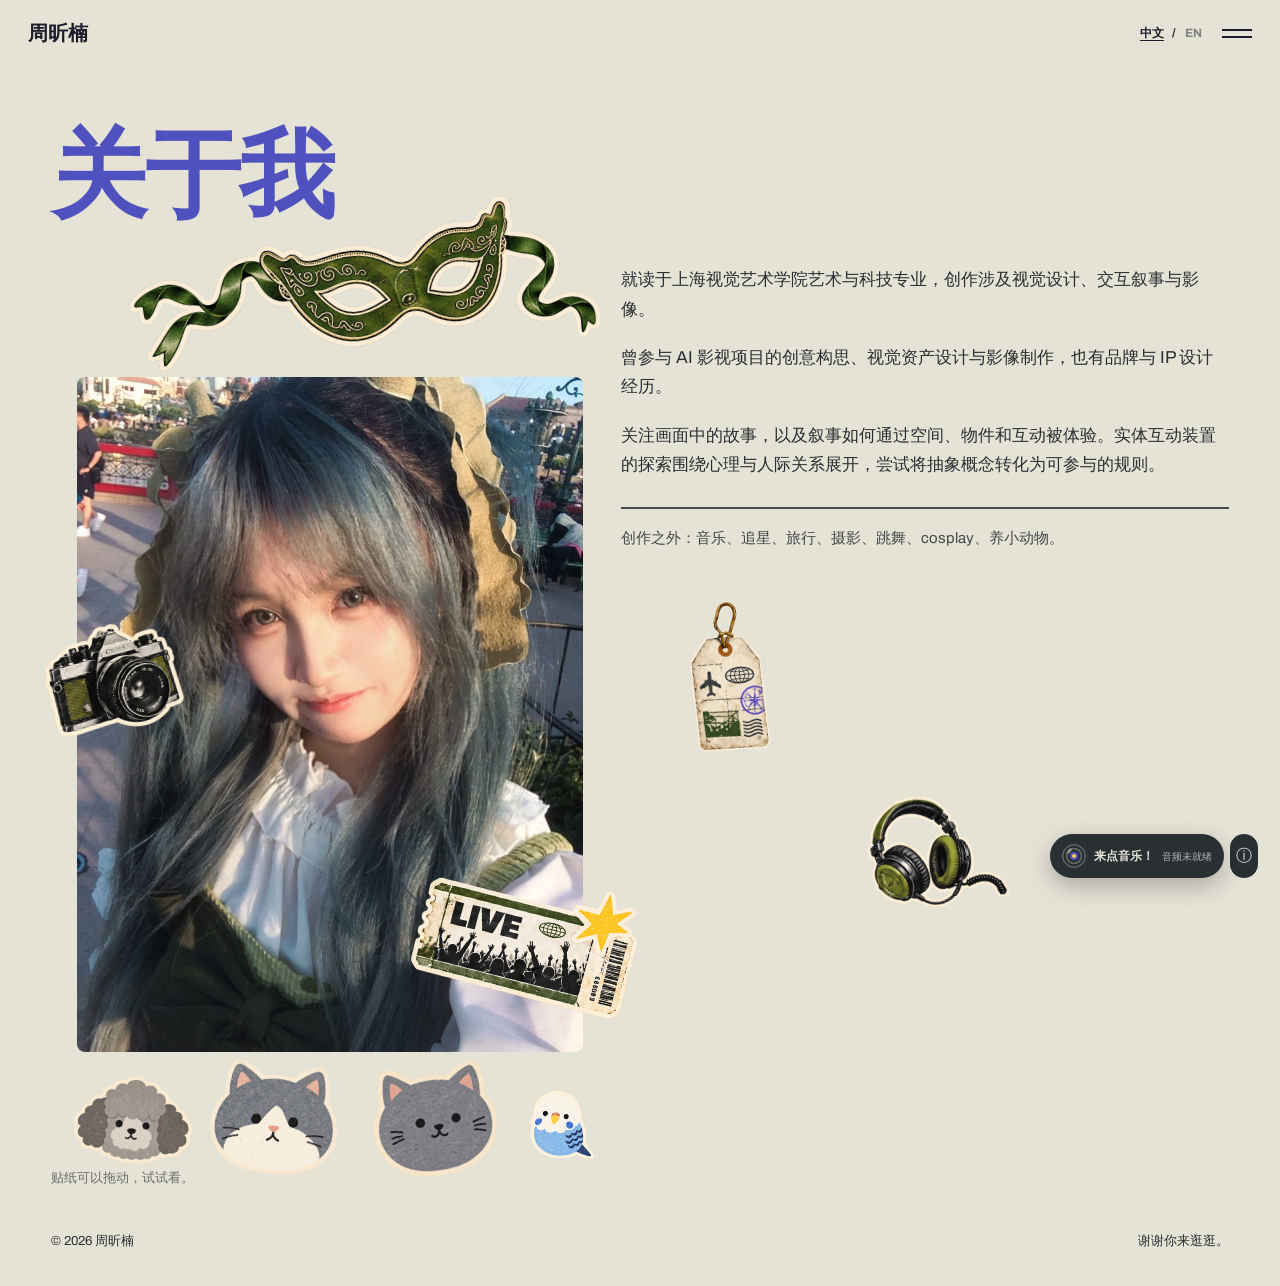
==== about.html @ f3232ff4 "Use fan banner previews and JA award photo as main images" ====
<!DOCTYPE html>
<html lang="zh-CN">
<head>
  <meta charset="UTF-8">
  <meta name="viewport" content="width=device-width, initial-scale=1.0">
  <title>周昕楠 · 关于我</title>
  <link rel="stylesheet" href="assets/css/main.css?v=20261011-caijin-preview-music">
</head>
<body>
  <main id="page" class="page page-about"></main>

  <script src="assets/vendor/gsap.min.js"></script>
  <script src="assets/vendor/ScrollTrigger.min.js"></script>
  <script src="assets/vendor/lenis.min.js"></script>
  <script src="assets/data/site.js?v=20261011-caijin-preview-music"></script>
  <script src="assets/data/i18n.js?v=20261011-caijin-preview-music"></script>
  <script src="assets/data/categories.js?v=20261011-motion-name"></script>
  <script src="assets/data/projects.js?v=20261011-selected-previews"></script>
  <script src="assets/data/decorations.js?v=20261011-approved-layout"></script>
  <script src="assets/js/page-about.js?v=20261011-approved-layout"></script>
  <script src="assets/js/core.js?v=20261011-caijin-preview-music"></script>
</body>
</html>
---- assets/css/main.css ----
/* ==========================================================================
   周昕楠作品集 — 主样式
   视觉基准复刻自参考站的版式/交互结构（奶油底 + 紫 + 黑 + 录像带脊），
   字体以免费可变字体 Archivo 替代商业字体 Transducer Vf。
   ========================================================================== */

@font-face {
  font-family: "ArchivoVar";
  src: url("../fonts/archivo-var.woff2") format("woff2");
  font-weight: 100 900;
  font-stretch: 62% 125%;
  font-style: normal;
  font-display: swap;
}

:root {
  --cream:   #e5e2d6;
  --cream-2: #dedacd;
  --purple:  #4f52be;
  --black:   #292f33;
  --charcoal:#23272a;
  --yellow:  #f2d14e;   /* 可播放/展开的录像带脊 */
  --magenta: #e8447f;   /* 在制 ongoing */
  --red:     #d9482b;
  --pink:    #f2a0b5;
  --orange:  #e8843c;

  --tape-h: 62vh;
  --spine-w: calc(var(--tape-h) / 5.4);
  --radius: 6px;

  --font-display: "ArchivoVar", "Helvetica Neue", Arial,
                  "PingFang SC", "Hiragino Sans GB", "Microsoft YaHei", sans-serif;
  --font-body: "ArchivoVar", "Helvetica Neue", Arial,
               "PingFang SC", "Hiragino Sans GB", "Microsoft YaHei", sans-serif;

  --ease: cubic-bezier(.22, 1, .36, 1);
}

* { margin: 0; padding: 0; box-sizing: border-box; }

html { -webkit-text-size-adjust: 100%; }

body {
  background: var(--cream);
  color: var(--black);
  font-family: var(--font-body);
  font-size: 16px;
  line-height: 1.5;
  overflow-x: hidden;
}

img, video { display: block; max-width: 100%; }
a { color: inherit; text-decoration: none; }
button { font: inherit; color: inherit; background: none; border: 0; cursor: pointer; }

::selection { background: var(--purple); color: var(--cream); }

/* 显示字：拉丁用可变字重/字宽，中文回退系统黑体 */
.display {
  font-family: var(--font-display);
  font-weight: 800;
  font-stretch: 112%;
  letter-spacing: -0.02em;
  text-transform: uppercase;
  line-height: .92;
}

/* --------------------------------------------------------------------------
   自定义光标
   -------------------------------------------------------------------------- */
/* Native PNG cursors use image-specific hotspots; no trailing dot or ring. */
body.has-cursor { cursor: var(--cursor-arrow, auto); }
body.has-cursor a, body.has-cursor button, body.has-cursor [role="button"],
body.has-cursor [data-cursor="tape"], body.has-cursor [data-cursor="zoom"],
body.has-cursor .video-progress { cursor: var(--cursor-pointer, pointer); }
body.has-cursor .video-play:not(.is-playing), body.has-cursor [data-cursor="play"] {
  cursor: var(--cursor-play, pointer);
}
/* Keep the existing OPEN / View image hints as text beside the native pointer. */
.cursor-glyph {
  position: fixed; z-index: 9999; pointer-events: none;
  padding: 5px 8px; border-radius: 4px; background: var(--purple); color: var(--cream);
  font-size: 11px; font-weight: 700; white-space: nowrap;
}
.cursor-glyph[hidden] { display: none; }
@media (hover: none), (pointer: coarse), (prefers-reduced-motion: reduce) {
  .cursor-glyph { display: none; }
  body.has-cursor { cursor: auto; }
  body.has-cursor a, body.has-cursor button, body.has-cursor [role="button"],
  body.has-cursor [data-cursor], body.has-cursor .video-progress { cursor: pointer; }
}

/* --------------------------------------------------------------------------
   顶栏
   -------------------------------------------------------------------------- */
.topbar {
  position: fixed; inset: 0 0 auto 0; z-index: 2000;
  display: flex; align-items: center; justify-content: space-between;
  padding: 18px 28px;
  mix-blend-mode: difference;
  color: #fff;
}
.topbar .brand {
  font-family: var(--font-display);
  font-weight: 800; font-stretch: 112%;
  font-size: 20px; letter-spacing: -0.01em; text-transform: uppercase;
}
.topbar .topbar-right { display: flex; align-items: center; gap: 18px; }

.lang-toggle {
  display: flex; align-items: center; gap: 6px;
  font-size: 12px; font-weight: 700; letter-spacing: .08em;
}
.lang-toggle button { opacity: .5; padding: 2px 2px; }
.lang-toggle button.is-active { opacity: 1; text-decoration: underline; text-underline-offset: 3px; }

.menu-btn {
  display: flex; flex-direction: column; gap: 5px; padding: 6px 0;
}
.menu-btn span {
  display: block; width: 30px; height: 2px; background: currentColor;
  transition: transform .3s var(--ease);
}
.menu-btn:hover span:first-child { transform: translateX(4px); }

/* --------------------------------------------------------------------------
   全屏菜单（自底部滑入 + 梯形缺口顶 + 左侧竖条纹 + 贴纸错峰弹入）
   -------------------------------------------------------------------------- */
.menu {
  position: fixed; inset: 0; z-index: 3000;
  pointer-events: none;
  visibility: hidden;
}
.menu.is-open { pointer-events: auto; visibility: visible; }

.menu-panel {
  position: absolute; inset: 0;
  background: var(--purple);
  color: var(--cream);
  transform: translateY(102%);
  clip-path: polygon(0 34px, 7vw 0, 93vw 0, 100% 34px, 100% 100%, 0 100%);
  display: flex;
  overflow: hidden;
}
.menu.is-open .menu-panel { transform: translateY(0); }

.menu-stripes {
  position: absolute; left: 0; top: 0; bottom: 0; width: 2.4vw; min-width: 18px;
  display: flex;
}
.menu-stripes i { flex: 1; }
.menu-stripes i:nth-child(1) { background: var(--cream); }
.menu-stripes i:nth-child(2) { background: var(--yellow); }
.menu-stripes i:nth-child(3) { background: var(--red); }
.menu-stripes i:nth-child(4) { background: var(--pink); }

.menu-close {
  position: absolute; top: 26px; right: 30px; z-index: 5;
  width: 46px; height: 46px; display: grid; place-items: center;
  color: var(--cream);
}
.menu-close::before, .menu-close::after {
  content: ""; position: absolute; width: 30px; height: 2.5px; background: currentColor;
}
.menu-close::before { transform: rotate(45deg); }
.menu-close::after  { transform: rotate(-45deg); }
.menu-close:hover { transform: rotate(90deg); }
.menu-close { transition: transform .35s var(--ease); }

.menu-nav {
  position: relative; z-index: 4;
  margin: auto 0;
  padding: 12vh 10vw 10vh 8vw;
  display: flex; flex-direction: column; gap: 1.2vh;
}
.menu-nav a {
  font-family: var(--font-display);
  font-weight: 800; font-stretch: 112%;
  font-size: clamp(40px, 8.5vw, 108px);
  line-height: .95; letter-spacing: -0.02em; text-transform: uppercase;
  color: var(--cream);
  width: fit-content;
  transition: opacity .25s, color .25s, font-style .25s;
}
.menu-nav a:hover { color: var(--yellow); }
.menu-nav a.is-current { font-style: italic; opacity: .45; }
.menu.is-open .menu-nav a:hover ~ a, .menu-nav a.is-dim { opacity: .45; }

.menu-meta {
  position: absolute; left: 8vw; bottom: 5vh; z-index: 4;
  font-size: 12px; letter-spacing: .1em; text-transform: uppercase; opacity: .8;
}

.menu-sticker {
  position: absolute; z-index: 3; pointer-events: none;
  transform: scale(0) rotate(0deg);
  opacity: 0;
}
.menu-sticker img, .menu-sticker svg { width: 100%; height: auto; }

/* --------------------------------------------------------------------------
   页面转场幕布
   -------------------------------------------------------------------------- */
.transition-curtain {
  position: fixed; inset: 0; z-index: 4000; pointer-events: none;
  display: flex;
}
.transition-curtain i {
  flex: 1; background: var(--black);
  transform: scaleY(0); transform-origin: bottom;
}
.transition-curtain i:nth-child(2) { background: var(--purple); }
.transition-curtain i:nth-child(3) { background: var(--yellow); }
.transition-curtain i:nth-child(4) { background: var(--magenta); }
.transition-curtain i:nth-child(5) { background: var(--black); }

/* --------------------------------------------------------------------------
   通用页面容器
   -------------------------------------------------------------------------- */
.page { min-height: 100vh; padding-top: 96px; }
.container { width: min(1400px, 92vw); margin: 0 auto; }

.section-label {
  font-size: 12px; font-weight: 700; letter-spacing: .18em; text-transform: uppercase;
  color: var(--purple);
  display: flex; align-items: center; gap: 10px;
}
.section-label::after { content: ""; height: 1px; flex: 1; background: currentColor; opacity: .4; }

/* --------------------------------------------------------------------------
   作品页：筛选 pills
   -------------------------------------------------------------------------- */
.filter-bar {
  display: flex; flex-wrap: wrap; gap: 10px; align-items: center;
  padding: 8px 0 26px;
}
.filter-pill {
  border: 2px solid var(--black); border-radius: 4px;
  padding: 6px 14px;
  font-size: 13px; font-weight: 700; letter-spacing: .04em;
  transition: background-color .2s, color .2s, border-color .2s;
}
.filter-pill sup { font-size: 9px; margin-left: 4px; opacity: .7; }
.filter-pill:hover { border-color: var(--purple); color: var(--purple); }
.filter-pill.is-active { background: var(--black); color: var(--cream); border-color: var(--black); }

/* --------------------------------------------------------------------------
   作品页：VHS 录像带行（横向手风琴）
   -------------------------------------------------------------------------- */
.vhs-row {
  display: flex; align-items: flex-end; gap: 10px;
  padding: 4vh 0 8vh;
  min-height: calc(var(--tape-h) + 6vh);
}

.tape {
  position: relative;
  flex: 0 1 auto;
  min-width: 44px;
  width: var(--spine-w);
  height: var(--tape-h);
  border-radius: var(--radius);
  background: var(--black);
  color: var(--cream);
  overflow: visible; /* 桌面悬停预览位于带体外；面板单独约束溢出 */
  transition: width .65s var(--ease), margin-top .3s var(--ease), opacity .4s;
  will-change: width;
}
.tape:hover { margin-top: -2vh; z-index: 300; }
.tape.is-open { width: min(80vw, 1180px); margin-top: 0; z-index: 320; flex-shrink: 0; }
.vhs-row.has-open .tape:not(.is-open) { width: calc(var(--spine-w) * .72); opacity: .55; }

/* 作品书签保留实际宽度，只在本列表内部溢出；首页保持原有排列。 */
.page-work .vhs-row { overflow-x: auto; overflow-y: hidden; scroll-behavior: auto; scrollbar-width: thin; }
.page-work .tape { flex: 0 0 auto; min-width: 72px; }
.page-work .tape-preview { display: none; }
.work-tape-preview {
  position: fixed; width: 200px; height: 128px; z-index: 400;
  border-radius: 4px; overflow: hidden; pointer-events: none;
  box-shadow: 0 12px 30px rgba(0,0,0,.25);
  opacity: 0; visibility: hidden; transform: translateY(8px) scale(.9);
  transition: opacity .25s var(--ease), transform .25s var(--ease), visibility .25s;
}
.work-tape-preview.is-visible { opacity: 1; visibility: visible; transform: none; }
.work-tape-preview img { width: 100%; height: 100%; object-fit: contain; background: var(--cream-2); }

/* 脊背（竖排标题） */
.tape-spine {
  position: absolute; inset: 0 auto 0 0;
  width: var(--spine-w);
  max-width: 100%;
  background: var(--black);
  border-radius: var(--radius);
  display: flex; align-items: center; justify-content: center;
  transition: background-color .3s;
  z-index: 3;
}
.tape-spine .spine-title {
  writing-mode: vertical-rl;
  font-family: var(--font-display);
  font-weight: 700; font-stretch: 105%;
  font-size: clamp(13px, 1.5vh, 18px);
  letter-spacing: .06em;
  white-space: nowrap;
  max-height: 92%;
  overflow: hidden;
}
.tape:hover .tape-spine, .tape.is-open .tape-spine { background: var(--yellow); color: var(--black); }
.tape[data-status="ongoing"] .tape-spine { background: var(--magenta); color: var(--cream); }
.tape[data-status="ongoing"]:hover .tape-spine,
.tape[data-status="ongoing"].is-open .tape-spine { background: var(--yellow); color: var(--black); }

/* 悬停浮动预览（脊背上方） */
.tape-preview {
  position: absolute; bottom: calc(100% + 12px); left: 50%;
  width: 200px; height: 128px;
  transform: translate(-50%, 8px) scale(.9);
  opacity: 0; pointer-events: none;
  border-radius: 4px; overflow: hidden;
  box-shadow: 0 12px 30px rgba(0,0,0,.25);
  transition: opacity .25s var(--ease), transform .25s var(--ease);
  z-index: 400;
}
.tape-preview img { width: 100%; height: 100%; object-fit: contain; background: var(--cream-2); }
.tape:hover:not(.is-open) .tape-preview { opacity: 1; transform: translate(-50%, 0) scale(1); }

/* 展开面板：左脊 + 中媒体 + 右信息列 */
.tape-face {
  position: absolute; inset: 0 0 0 var(--spine-w);
  display: grid;
  grid-template-columns: minmax(0, 1fr) 320px;
  grid-template-rows: minmax(0, 1fr);
  min-height: 0; overflow: hidden; border-radius: var(--radius);
  gap: 22px;
  padding: 20px 22px;
  background: var(--cream-2);
  color: var(--black);
  opacity: 0;
  transform: translateX(24px);
  transition: opacity .4s .15s var(--ease), transform .5s .15s var(--ease);
  pointer-events: none;
}
.tape.is-open .tape-face { opacity: 1; transform: none; pointer-events: auto; }

.tape-media {
  position: relative; min-width: 0; min-height: 0;
  display: grid; grid-template-rows: minmax(0, 1fr) auto; gap: 8px;
}
.tape-media .media-frame {
  position: relative; width: 100%; height: 100%; min-height: 0; min-width: 0;
  background: var(--black); border-radius: 4px; overflow: hidden;
}
.tape-media img, .tape-media video {
  position: absolute; inset: 0; display: block;
  width: 100%; height: 100%; max-width: 100%; max-height: 100%;
  object-fit: contain;
}
.tape-media img { cursor: zoom-in; }
.media-nav { display: flex; justify-content: space-between; align-items: center; gap: 8px; }
.media-nav button { padding: 8px 10px; min-height: 44px; border: 1px solid var(--black); border-radius: 4px; font-size: 12px; }
.media-count { font-size: 12px; white-space: nowrap; font-variant-numeric: tabular-nums; }
.media-nav button:disabled { opacity: .35; }
.tape-media .media-frame.is-video video { width: 100%; height: 100%; object-fit: contain; }

/* 视频控制：紫色圆形播放/暂停 + 进度 */
.video-ui {
  position: absolute; inset: auto 0 0 0; padding: 12px 14px;
  display: flex; align-items: center; gap: 12px;
  background: linear-gradient(to top, rgba(0,0,0,.55), transparent);
}
.video-play {
  width: 46px; height: 46px; border-radius: 50%;
  background: var(--purple); color: var(--cream);
  display: grid; place-items: center; flex: 0 0 auto;
  transition: transform .2s;
}
.video-play:hover { transform: scale(1.08); }
.video-play .icon-pause { display: none; }
.video-play.is-playing .icon-play { display: none; }
.video-play.is-playing .icon-pause { display: block; }
.video-progress { position: relative; flex: 1; height: 4px; background: rgba(255,255,255,.3); border-radius: 2px; }
.video-progress i { position: absolute; inset: 0 auto 0 0; width: 0%; background: var(--yellow); border-radius: 2px; }

/* 放大查看按钮 */
.zoom-btn {
  position: absolute; top: 10px; left: 10px;
  min-height: 44px; padding: 8px 12px; border-radius: 4px;
  background: rgba(0,0,0,.5); color: var(--cream);
  display: grid; place-items: center; font-size: 12px; font-weight: 700;
}
.zoom-btn:hover { background: var(--purple); }

/* 右信息列 */
.tape-info { display: flex; flex-direction: column; gap: 10px; min-width: 0; min-height: 0; overflow: auto; padding-right: 4px; }
.tape-info > * { flex-shrink: 0; }
.tape-info .info-year { font-size: 12px; letter-spacing: .12em; color: var(--purple); font-weight: 700; }
.tape-info .info-type { font-size: 11px; letter-spacing: .1em; text-transform: uppercase; opacity: .7; }
.tape-info .info-title {
  font-family: var(--font-display); font-weight: 800; font-stretch: 110%;
  font-size: clamp(20px, 2.4vw, 30px); line-height: 1.02; letter-spacing: -0.01em;
}
.tape-info .info-role { font-size: 13px; opacity: .85; }
.info-production { align-self: flex-start; border: 1px solid var(--black); border-radius: 4px; padding: 4px 8px; font-size: 12px; font-weight: 700; }
.tape-info .info-desc { font-size: 13px; line-height: 1.55; opacity: .9; }
.tape-info .info-nature { font-size: 11px; letter-spacing: .04em; opacity: .6; font-style: italic; }

.tape-stills {
  position: relative; display: grid; grid-template-columns: repeat(4, minmax(0, 1fr));
  gap: 6px; margin-top: auto; flex: 0 0 auto; max-height: 180px;
  overflow-y: auto; overscroll-behavior: contain; scrollbar-width: thin;
}
.tape-stills button {
  aspect-ratio: 4 / 3; min-height: 44px; border-radius: 3px; overflow: hidden; padding: 0;
  border: 2px solid transparent; opacity: .75; transition: opacity .2s, border-color .2s;
}
.tape-stills button img { width: 100%; height: 100%; object-fit: contain; background: var(--cream-2); }
.tape-stills button:hover { opacity: 1; }
.tape-stills button.is-active { opacity: 1; border-color: var(--purple); }

.tape-links { display: flex; flex-wrap: wrap; gap: 8px; }
.tape-links a {
  border: 2px solid var(--black); border-radius: 4px; padding: 5px 12px;
  font-size: 12px; font-weight: 700;
  transition: background-color .2s, color .2s;
}
.tape-links a:hover { background: var(--black); color: var(--cream); }

.tape-close {
  position: absolute; top: 12px; right: 12px; z-index: 6;
  width: 36px; height: 36px; border-radius: 50%;
  background: var(--black); color: var(--cream);
  display: grid; place-items: center; font-size: 16px;
}
.tape-close:hover { background: var(--purple); }

/* 大图查看器：独立可用高度；整张适配后再缩放，不依赖图片撑开布局。 */
body.viewer-open { overflow: hidden; }
.lightbox {
  position: fixed; inset: 0; z-index: 5000;
  width: 100%; height: 100%; height: 100dvh; max-width: none; max-height: none;
  border: 0; margin: 0; padding: 0; background: #171a1c; color: var(--cream);
  display: none; grid-template-rows: auto minmax(0, 1fr) auto; overflow: hidden;
}
.lightbox[open] { display: grid; }
.lightbox::backdrop { background: rgba(20,22,24,.95); }
.lb-toolbar { display: flex; justify-content: space-between; flex-wrap: wrap; gap: 8px 20px; padding: 12px 16px; background: var(--black); }
.lb-navigation, .lb-tools { display: flex; align-items: center; gap: 8px; }
.lightbox button { min-width: 44px; min-height: 44px; padding: 8px 12px; border: 1px solid #777; border-radius: 4px; }
.lightbox button:hover { background: var(--purple); }
.lightbox button:disabled { opacity: .35; }
.lb-count, .lb-scale { min-width: 60px; text-align: center; font-variant-numeric: tabular-nums; font-size: 12px; }
.lb-stage { position: relative; min-width: 0; min-height: 0; overflow: hidden; touch-action: none; cursor: zoom-in; }
.lb-stage.is-zoomed { cursor: grab; }
.lb-stage.is-zoomed:active { cursor: grabbing; }
.lightbox .lb-stage img {
  position: absolute; top: 50%; left: 50%; max-width: none; max-height: none;
  object-fit: contain; user-select: none; -webkit-user-drag: none; transform-origin: center;
}
.lb-footer { display: flex; flex-wrap: wrap; justify-content: space-between; gap: 6px 20px; padding: 10px 16px; font-size: 12px; }
.lb-hint { opacity: .65; }
body.has-cursor .lightbox, body.has-cursor .lightbox img { cursor: auto; }
body.has-cursor .lightbox .lb-stage { cursor: zoom-in; }
body.has-cursor .lightbox .lb-stage.is-zoomed, body.has-cursor .lightbox .lb-stage.is-zoomed img { cursor: grab; }
body.has-cursor .lightbox button { cursor: var(--cursor-pointer, pointer); }
button:focus-visible, [role="button"]:focus-visible { outline: 3px solid var(--purple); outline-offset: 3px; }

/* --------------------------------------------------------------------------
   首页
   -------------------------------------------------------------------------- */
.page-home { padding-top: 0; }
/* Only the reveal is clipped; the correctly sized video and its controls never stretch. */
.hero { position: relative; height: calc(100svh + var(--hero-distance, 95svh)); }
.hero-stage { position: sticky; top: 0; height: 100svh; overflow: clip; }
.hero-media { position: absolute; top: 54%; left: 50%; transform: translate(-50%, -50%); }
.hero-reveal { position: absolute; inset: 0; clip-path: inset(50% 0); background: var(--cream-2); }
.hero video, .hero-poster { width: 100%; height: 100%; object-fit: contain; position: absolute; inset: 0; }
.hero-poster { pointer-events: none; }
.hero.show-poster video { opacity: 0; }
.hero:not(.show-poster) .hero-poster { visibility: hidden; }
.hero-seam { position: absolute; top: 50%; height: 1px; width: 100%; background: var(--purple); opacity: .6; }
.hero-heading { color: var(--purple); }
.hero-line { position: absolute; white-space: nowrap; line-height: 1.12; letter-spacing: -.035em; pointer-events: none; }
.hero-top { top: calc(54% - 12px); left: 46%; font-size: clamp(60px, 9vw, 128px); transform: translate(-50%, -100%); }
.hero-bottom { top: calc(54% + 12px); left: 54%; font-size: clamp(70px, 10.7vw, 152px); transform: translateX(-50%); }
.hero-accent { color: #466445; display: inline-block; transform: rotate(5deg); }
.hero-hint { position: absolute; top: calc(54% + clamp(70px, 10.7vw, 152px) * 1.12 + 50px); right: 17%; font-size: 14px; transform: rotate(-4deg); color: var(--black); pointer-events: none; }
.hero-english .hero-top { font-size: clamp(25px, 4.7vw, 72px); left: 46%; }
.hero-english .hero-bottom { font-size: clamp(38px, 6.6vw, 100px); left: 54%; }
.hero-english .hero-hint { top: calc(54% + clamp(38px, 6.6vw, 100px) * 1.12 + 50px); right: 12%; }
.hero-controls { position: absolute; top: calc(100% + 14px); right: 0; display: flex; gap: 16px; z-index: 3; }
.hero-controls[hidden], .hero-error[hidden] { display: none; }
.hero-controls button { padding: 7px 2px; border-bottom: 1px solid currentColor; font-size: 13px; line-height: 1.3; color: var(--black); }
.hero-controls button:hover { color: var(--purple); }
.hero-error { position: absolute; top: calc(100% + 18px); left: 0; max-width: 60%; font-size: 12px; color: var(--black); }
.hero.is-reduced { height: auto; padding: 130px 0 60px; }
.hero.is-reduced .hero-stage { height: auto; position: relative; overflow: visible; display: flex; flex-direction: column; align-items: center; gap: 35px; }
.hero.is-reduced .hero-heading { order: -2; width: 100%; }
.hero.is-reduced .hero-line { display: block; position: relative; top: auto; transform: none !important; width: max-content; max-width: 94%; }
.hero.is-reduced .hero-top { left: 8%; }
.hero.is-reduced .hero-bottom { left: auto; margin: 12px 8% 0 auto; }
.hero.is-reduced .hero-hint { position: relative; top: auto; right: auto; order: -1; margin-left: 20%; }
.hero.is-reduced .hero-media { position: relative; top: auto; left: auto; transform: none; margin-bottom: 45px; }
.hero.is-reduced .hero-seam { display: none; }
@media (max-width: 700px) {
  .hero-top { font-size: clamp(42px, 15vw, 80px); left: 45%; }
  .hero-bottom { font-size: clamp(50px, 18vw, 96px); left: 53%; }
  .hero-hint { top: calc(54% + 18vw * 1.12 + 44px); right: 8%; font-size: 12px; }
  .hero-english .hero-top { font-size: 5.2vw; left: 47%; }
  .hero-english .hero-bottom { font-size: 8.8vw; left: 54%; }
  .hero-english .hero-hint { top: calc(54% + 8.8vw * 1.12 + 44px); right: 6%; font-size: 10px; }
  .hero-controls { gap: 12px; }
  .hero-controls button { font-size: 12px; }
  .hero-error { max-width: 55%; }
}

.home-section { padding: 7vh 0; }

/* 下拉列表（EXPERTISES / CLIENTS） */
.drop-list { border-top: 2px solid var(--black); }
.drop-item { border-bottom: 2px solid var(--black); }
.drop-head {
  width: 100%; display: flex; align-items: center; justify-content: space-between;
  padding: 20px 4px; text-align: left;
  font-family: var(--font-display); font-weight: 800; font-stretch: 110%;
  font-size: clamp(22px, 3.4vw, 44px); letter-spacing: -0.01em; text-transform: uppercase;
}
.drop-head .drop-sign { font-size: .7em; transition: transform .3s var(--ease); }
.drop-item.is-open .drop-head .drop-sign { transform: rotate(45deg); }
.drop-body { overflow: hidden; height: 0; }
.drop-body-inner { padding: 4px 4px 24px; display: flex; flex-wrap: wrap; gap: 10px 26px; }
.drop-body-inner span { font-size: clamp(15px, 1.6vw, 20px); opacity: .85; }

/* 跑马灯 */
.marquee {
  overflow: hidden; white-space: nowrap;
  border-block: 2px solid var(--black);
  padding: 14px 0;
  background: var(--yellow);
}
.marquee-track { display: inline-flex; gap: 0; will-change: transform; }
.marquee-track span {
  font-family: var(--font-display); font-weight: 800; font-stretch: 112%;
  font-size: clamp(20px, 3vw, 40px); text-transform: uppercase; letter-spacing: -0.01em;
  padding: 0 26px;
}

/* --------------------------------------------------------------------------
   关于页
   -------------------------------------------------------------------------- */
.about-head {
  font-size: clamp(40px, 7.5vw, 104px);
  color: var(--purple);
  padding: 4vh 0 5vh;
}
.about-grid { display: grid; grid-template-columns: minmax(0, 5fr) minmax(0, 6fr); gap: 5vw; align-items: start; }
.page-about .container { position: relative; }
.about-playground { position: relative; }
.about-sticker-layer { position: absolute; inset: 0; overflow: visible; z-index: 50; pointer-events: none; }
/* 贴纸允许溢出照片边缘，但不能把整页撑出横向滚动条 */
.page-about { overflow-x: clip; }
.about-photo { position: relative; }
.about-photo-stage { position: relative; padding: 22% 0 16%; overflow: visible; }
.about-photo .photo-frame { position: relative; width: 100%; margin-left: 2vw; border-radius: 8px; overflow: hidden; background: var(--cream-2); }
.about-photo .photo-frame img { width: 100%; height: auto; }
.about-sticker { position: absolute; z-index: 5; pointer-events: auto; touch-action: none; cursor: grab; user-select: none; -webkit-user-select: none; }
.about-sticker[data-sticker-id="a-mask"] { z-index: 10; }
.about-sticker:active { cursor: grabbing; }
.about-sticker img, .about-sticker svg { display: block; width: 100%; height: auto; pointer-events: none; background: transparent; -webkit-user-drag: none; }
.about-quote {
  margin: 4vh 0 2vh;
  font-style: normal; font-weight: 400;
  color: var(--black); opacity: .65;
  font-size: 13px; line-height: 1.5;
}
.about-bio p { margin-bottom: 1.1em; font-size: clamp(15px, 1.35vw, 18px); line-height: 1.7; }
.about-hobbies { margin-top: 3vh; padding-top: 2vh; border-top: 2px solid var(--black); font-size: 15px; opacity: .85; }

/* --------------------------------------------------------------------------
   联系页（深色）
   -------------------------------------------------------------------------- */
.page-contact { background: var(--charcoal); color: var(--cream); }
.page-contact .topbar { mix-blend-mode: normal; color: var(--cream); }

.contact-wrap { position: relative; padding: 10vh 0 0; overflow: hidden; }
.contact-title { font-size: clamp(40px, 7vw, 96px); color: var(--cream); }
.contact-list { margin: 6vh 0 8vh; display: flex; flex-direction: column; gap: 18px; }
.contact-row {
  display: flex; align-items: center; gap: 16px;
  font-size: clamp(18px, 2.4vw, 30px); font-weight: 600;
}
.contact-row .c-icon {
  width: 44px; height: 44px; border-radius: 50%; flex: 0 0 auto;
  border: 2px solid var(--cream); display: grid; place-items: center; font-size: 17px;
  transition: background-color .2s, color .2s, border-color .2s;
}
.contact-row a:hover .c-icon, .contact-row button:hover .c-icon { background: var(--purple); border-color: var(--purple); }
.contact-row .c-value { transition: background-color .3s, color .3s; padding: 2px 6px; border-radius: 4px; }
.contact-row .c-value.is-copied { background: var(--purple); color: var(--cream); }
.contact-row .copied-flag { font-size: 13px; font-style: italic; color: var(--yellow); opacity: 0; transition: opacity .25s; }
.contact-row .copied-flag.is-show { opacity: 1; }

.contact-spin { position: absolute; top: 8vh; right: 6vw; width: clamp(90px, 9vw, 130px); pointer-events: none; }
.contact-spin img, .contact-spin svg { width: 100%; height: auto; animation: spin 14s linear infinite; }
@keyframes spin { to { transform: rotate(360deg); } }
.contact-rain { position: fixed; inset: 0; z-index: 1000; overflow: hidden; pointer-events: none; contain: strict; }
.contact-rain img { position: absolute; display: block; height: auto; pointer-events: none; user-select: none; will-change: transform, opacity; }

.contact-wordmark {
  font-size: clamp(56px, 15vw, 220px);
  color: transparent;
  -webkit-text-stroke: 2px var(--cream);
  line-height: .9; letter-spacing: -0.02em;
  padding-bottom: 4vh;
  white-space: nowrap;
}
.contact-stripes { display: flex; height: 12vh; }
.contact-stripes i { flex: 1; }
.contact-stripes i:nth-child(1) { background: var(--orange); }
.contact-stripes i:nth-child(2) { background: var(--yellow); }
.contact-stripes i:nth-child(3) { background: var(--purple); }

/* --------------------------------------------------------------------------
   页脚
   -------------------------------------------------------------------------- */
.footer {
  padding: 26px 0 34px;
  display: flex; align-items: center; justify-content: space-between; gap: 16px;
  font-size: 13px;
}
.page-contact .footer { color: var(--cream); }

/* --------------------------------------------------------------------------
   BGM 播放按钮（仅当 SITE.bgm.src 有值时由 core.js 注入）
   -------------------------------------------------------------------------- */
.bgm-btn {
  position: fixed; right: 22px; bottom: 22px; z-index: 2500;
  display: flex; align-items: center; gap: 8px;
  padding: 10px 16px; border-radius: 999px;
  background: var(--black); color: var(--cream);
  font-size: 12px; font-weight: 700; letter-spacing: .06em;
  box-shadow: 0 8px 24px rgba(0,0,0,.25);
  transition: background-color .2s, transform .2s;
}
.bgm-btn:hover { background: var(--purple); transform: translateY(-2px); }
.bgm-btn .bgm-icon { font-size: 15px; }
.bgm-tools { position: fixed; right: 22px; bottom: 22px; z-index: 2500; display: flex; align-items: center; gap: 6px; max-width: calc(100vw - 32px); }
.bgm-tools .bgm-btn { position: static; min-height: 44px; padding: 10px 12px; letter-spacing: 0; }
.bgm-status { font-size: 10px; font-weight: 400; opacity: .75; }
.bgm-tools .bgm-icon { flex: 0 0 24px; width: 24px; height: 24px; border-radius: 50%; background: repeating-radial-gradient(circle, var(--black) 0 2px, #626765 3px 4px); position: relative; animation: bgm-disc 12s linear infinite; animation-play-state: paused; }
.bgm-icon::after { content: ''; position: absolute; inset: 8px; border-radius: 50%; background: var(--yellow); border: 2px solid var(--purple); }
.bgm-icon::before { content: ''; position: absolute; left: 6px; top: 4px; width: 3px; height: 6px; border-radius: 50%; background: var(--cream); opacity: .45; transform: rotate(35deg); }
.bgm-btn.is-playing .bgm-icon { animation-play-state: running; }
@keyframes bgm-disc { to { transform: rotate(360deg); } }
.bgm-credit summary { list-style: none; cursor: pointer; min-width: 28px; min-height: 44px; display: grid; place-items: center; background: var(--black); color: var(--cream); border-radius: 16px; }
.bgm-credit summary::-webkit-details-marker { display: none; }
.bgm-credit > div { position: absolute; right: 0; bottom: calc(100% + 10px); width: min(300px, calc(100vw - 44px)); padding: 16px; border-radius: 6px; background: var(--black); color: var(--cream); font-size: 12px; line-height: 1.6; }
.bgm-credit a { text-decoration: underline; text-underline-offset: 3px; }
.bgm-credit summary:focus-visible { outline: 3px solid var(--purple); outline-offset: 3px; }
@media (prefers-reduced-motion: reduce) { .bgm-tools .bgm-icon { animation: none; } }

/* --------------------------------------------------------------------------
   响应式
   -------------------------------------------------------------------------- */
@media (max-width: 900px) {
  :root { --tape-h: 52vh; }
  /* 移动端：录像带行改为可横向滚动，保证每条带都可达 */
  .vhs-row {
    overflow-x: auto;
    -webkit-overflow-scrolling: touch;
    padding-bottom: 2vh;
  }
  .tape { min-width: 56px; }
  .tape.is-open { width: 92vw; height: 78vh; }
  .tape-preview { display: none; }   /* 触屏无 hover，隐藏浮动预览避免被滚动裁切 */
  .tape-face { grid-template-columns: minmax(0, 1fr); grid-template-rows: minmax(0, 1fr) minmax(0, .8fr); gap: 12px; padding: 14px 12px; }
  .tape-stills { max-height: 140px; }
  .tape-info .info-title { padding-right: 30px; }
  .lb-toolbar { padding: 8px; gap: 4px; }
  .lb-navigation, .lb-tools { gap: 4px; }
  .lightbox button { padding: 8px; font-size: 12px; }
  .lb-footer { padding: 8px; }
  .about-grid { grid-template-columns: 1fr; }
  .about-photo-stage { padding: 22% 0 28%; }
  .about-photo .photo-frame { width: 84%; margin-left: 8%; }
  .about-playground { padding-bottom: 115%; }
  .sticker-desktop, .contact-spin { display: none; }
  .menu-nav { padding-left: 14vw; }
  .menu-sticker[data-sticker-id="m-vhs"] { top: 19vh !important; right: 4vw !important; width: 28vw !important; }
  .menu-sticker[data-sticker-id="m-vinyl"] { top: 12vh !important; right: 35vw !important; width: 18vw !important; }
  .menu-sticker[data-sticker-id="m-map"] { bottom: 12vh !important; right: 12vw !important; width: 25vw !important; }
  .menu-sticker[data-sticker-id="m-star"] { bottom: 30vh !important; right: 7vw !important; width: 13vw !important; }
  .contact-wordmark { font-size: 12vw; }
}

@media (prefers-reduced-motion: reduce) {
  .contact-spin img { animation: none; }
}

/* Embed the original contact page body after the restored home content. */
.home-contact-page { padding-top: 96px; min-height: 100vh; }

/* Two quiet content links use the existing selected section's lower whitespace. */
.home-selected { position: relative; }
.home-selected-links {
  position: absolute; left: 0; right: 0; bottom: 7vh;
  display: flex; justify-content: space-between; align-items: center; gap: 16px;
  font-size: 13px; line-height: 1.5;
}
.home-selected-links a {
  display: inline-flex; align-items: center; min-height: 44px;
  white-space: nowrap; color: var(--black); opacity: .65;
  text-underline-offset: 4px; text-decoration-thickness: 1px;
  transition: color .2s, opacity .2s;
}
.home-selected-links .home-more-work { font-weight: 500; opacity: .85; }
.home-selected-links a:hover { color: var(--purple); opacity: 1; text-decoration-line: underline; }
.home-selected-links a:focus-visible { outline: 2px solid var(--purple); outline-offset: 3px; }
@media (max-width: 900px), (max-height: 550px) {
  .home-selected-links { position: static; }
}

/* Only the English name is measured to fit; preserve the Chinese wordmark. */
.contact-wordmark.is-english { min-width: 0; padding-left: 2px; padding-right: 2px; }
.contact-wordmark.is-english .contact-name { display: inline-block; }

@media (hover: none) and (pointer: coarse) {
  .work-tape-preview:not(.is-keyboard) { display: none; }
}
.tape-media .media-frame.is-main-photo { display: flex; align-items: center; justify-content: center; }
.tape-media .is-main-photo img { position: static; width: auto; height: auto; max-width: 100%; max-height: 100%; }

/* A cramped contact row must not scroll the clipped parent when its copy button gains focus. */
.contact-list { container-type: inline-size; }
@container (max-width: 340px) {
  .contact-row { position: relative; gap: 8px; font-size: 16px; }
  .contact-row .copied-flag { position: absolute; left: 52px; top: calc(100% + 2px); }
}
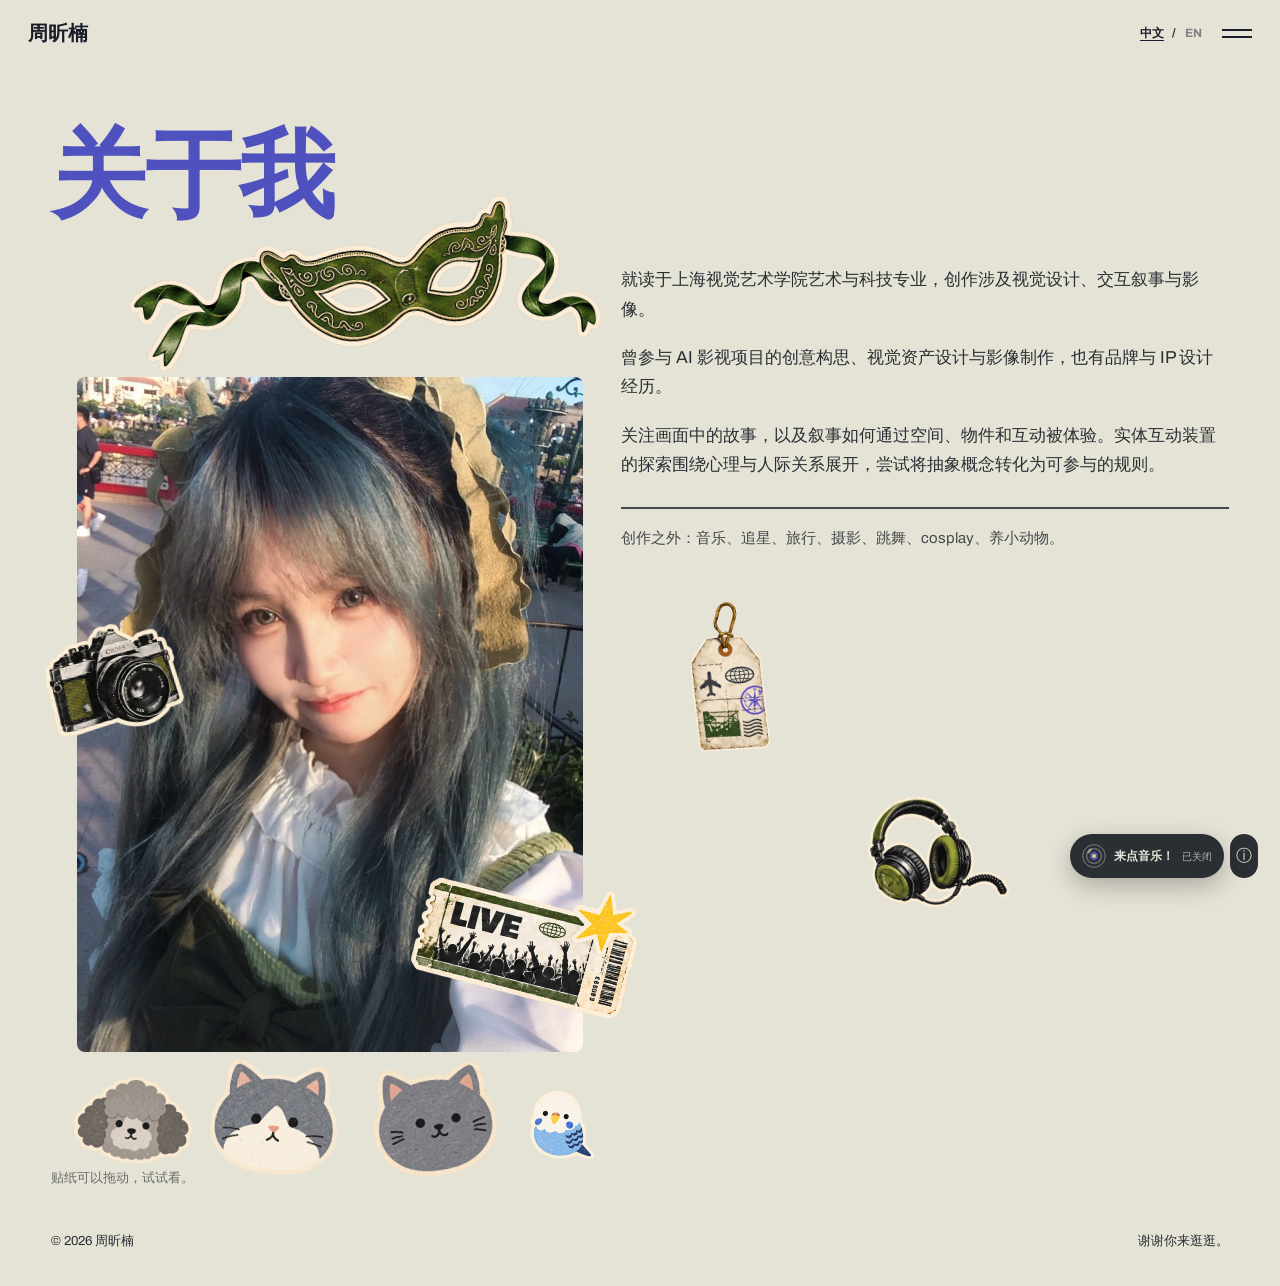
==== commit ac4097d0: "Verify supplied Lobby Time audio and add JA team awards" ====
--- a/about.html
+++ b/about.html
@@ -12,10 +12,10 @@
   <script src="assets/vendor/gsap.min.js"></script>
   <script src="assets/vendor/ScrollTrigger.min.js"></script>
   <script src="assets/vendor/lenis.min.js"></script>
-  <script src="assets/data/site.js?v=20261011-caijin-preview-music"></script>
+  <script src="assets/data/site.js?v=20261011-lobby-ja-awards"></script>
   <script src="assets/data/i18n.js?v=20261011-caijin-preview-music"></script>
   <script src="assets/data/categories.js?v=20261011-motion-name"></script>
-  <script src="assets/data/projects.js?v=20261011-selected-previews"></script>
+  <script src="assets/data/projects.js?v=20261011-lobby-ja-awards"></script>
   <script src="assets/data/decorations.js?v=20261011-approved-layout"></script>
   <script src="assets/js/page-about.js?v=20261011-approved-layout"></script>
   <script src="assets/js/core.js?v=20261011-caijin-preview-music"></script>
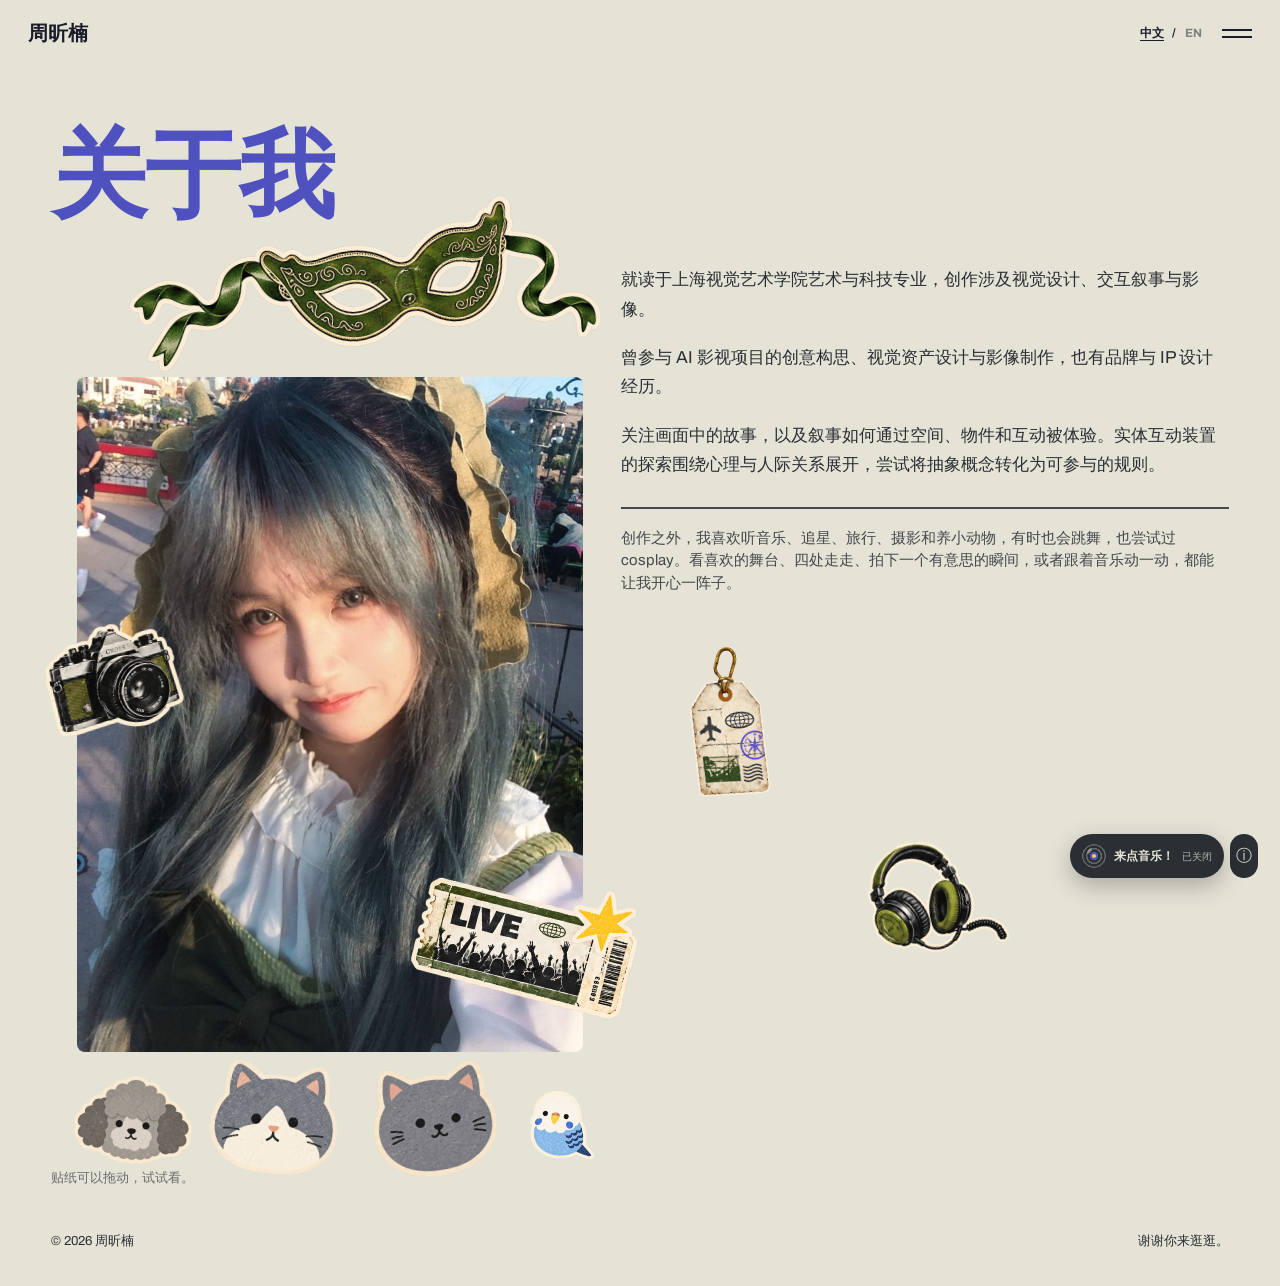
==== commit 87b00fb2: "Restore approved full bilingual hobbies paragraph" ====
--- a/about.html
+++ b/about.html
@@ -12,7 +12,7 @@
   <script src="assets/vendor/gsap.min.js"></script>
   <script src="assets/vendor/ScrollTrigger.min.js"></script>
   <script src="assets/vendor/lenis.min.js"></script>
-  <script src="assets/data/site.js?v=20261011-lobby-ja-awards"></script>
+  <script src="assets/data/site.js?v=20261012-hobbies-restored"></script>
   <script src="assets/data/i18n.js?v=20261011-caijin-preview-music"></script>
   <script src="assets/data/categories.js?v=20261011-motion-name"></script>
   <script src="assets/data/projects.js?v=20261011-lobby-ja-awards"></script>
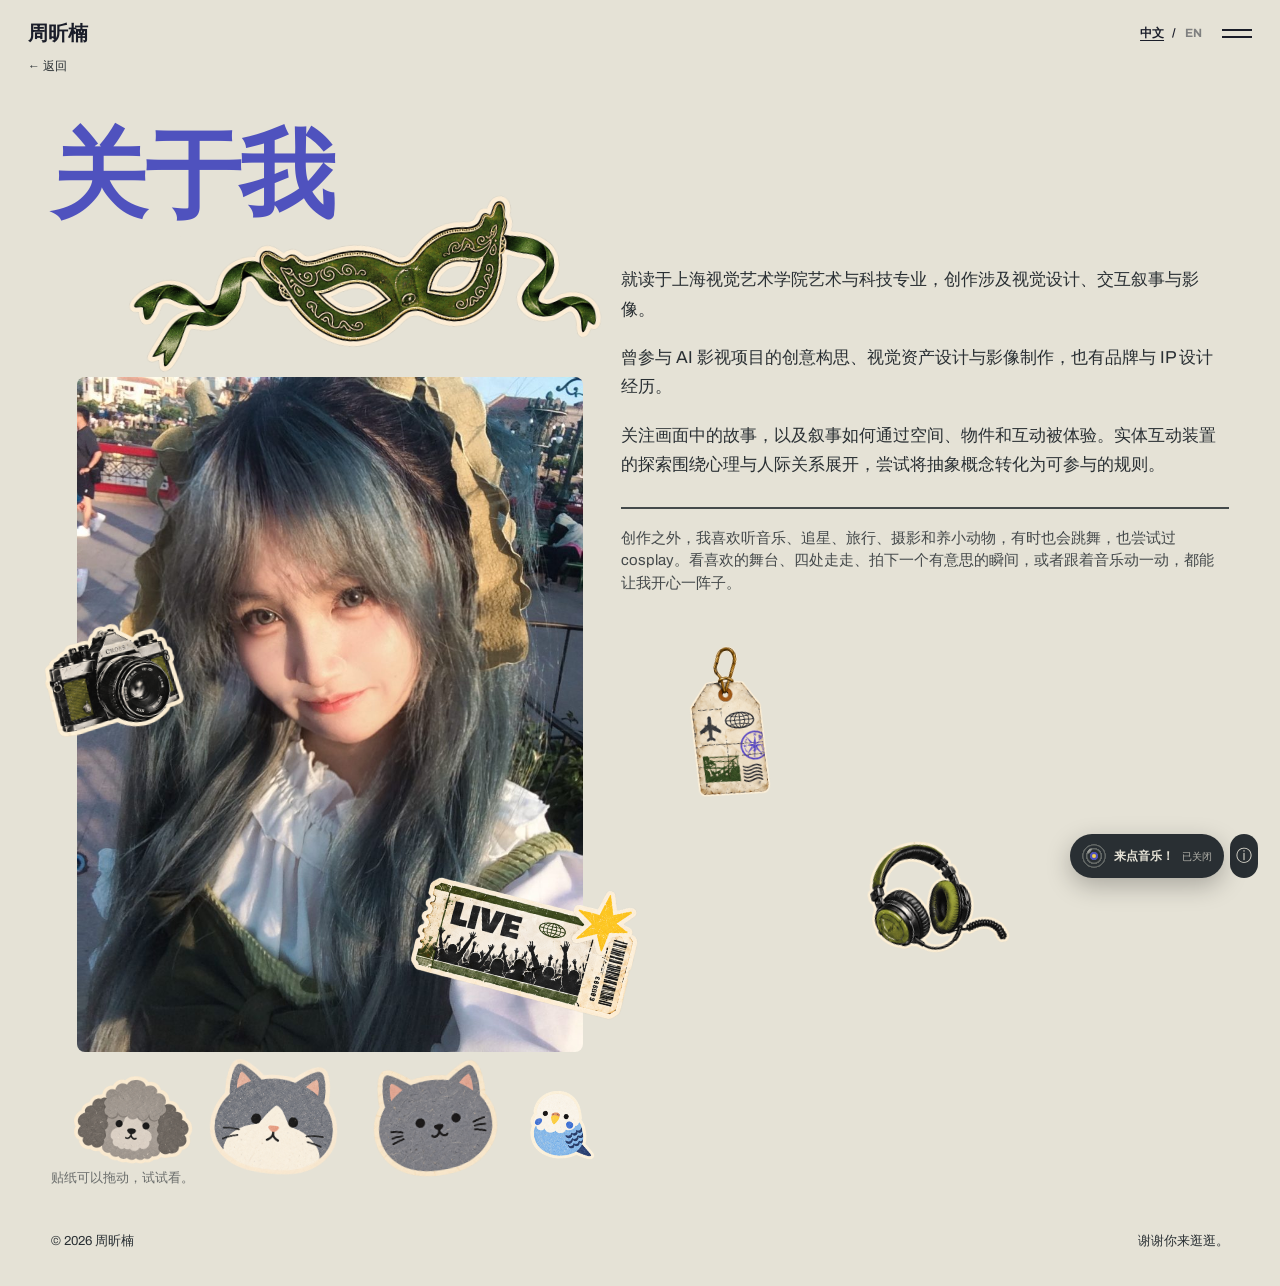
==== commit dff1e3e4: "Add safe site back navigation and restore per-entry browsing state" ====
--- a/about.html
+++ b/about.html
@@ -4,7 +4,7 @@
   <meta charset="UTF-8">
   <meta name="viewport" content="width=device-width, initial-scale=1.0">
   <title>周昕楠 · 关于我</title>
-  <link rel="stylesheet" href="assets/css/main.css?v=20261011-caijin-preview-music">
+  <link rel="stylesheet" href="assets/css/main.css?v=20261012-site-back">
 </head>
 <body>
   <main id="page" class="page page-about"></main>
@@ -13,11 +13,12 @@
   <script src="assets/vendor/ScrollTrigger.min.js"></script>
   <script src="assets/vendor/lenis.min.js"></script>
   <script src="assets/data/site.js?v=20261012-hobbies-restored"></script>
-  <script src="assets/data/i18n.js?v=20261011-caijin-preview-music"></script>
+  <script src="assets/data/i18n.js?v=20261012-site-back"></script>
   <script src="assets/data/categories.js?v=20261011-motion-name"></script>
   <script src="assets/data/projects.js?v=20261011-lobby-ja-awards"></script>
   <script src="assets/data/decorations.js?v=20261011-approved-layout"></script>
   <script src="assets/js/page-about.js?v=20261011-approved-layout"></script>
-  <script src="assets/js/core.js?v=20261011-caijin-preview-music"></script>
+  <script src="assets/js/navigation.js?v=20261012-site-back"></script>
+  <script src="assets/js/core.js?v=20261012-site-back"></script>
 </body>
 </html>
--- a/assets/css/main.css
+++ b/assets/css/main.css
@@ -107,6 +107,15 @@
   font-size: 20px; letter-spacing: -0.01em; text-transform: uppercase;
 }
 .topbar .topbar-right { display: flex; align-items: center; gap: 18px; }
+.nav-back {
+  position: fixed; left: 28px; top: 50px; z-index: 2000;
+  display: inline-flex; align-items: center; min-height: 32px;
+  font-size: 12px; color: var(--black); transition: color .2s;
+}
+.nav-back:hover, .nav-back:focus-visible { color: var(--purple); }
+.page-contact ~ .nav-back { color: var(--cream); }
+.page-contact ~ .nav-back:hover, .page-contact ~ .nav-back:focus-visible { color: var(--purple); }
+@media (max-width: 600px) { .nav-back { top: 52px; min-height: 44px; min-width: 64px; } }
 
 .lang-toggle {
   display: flex; align-items: center; gap: 6px;
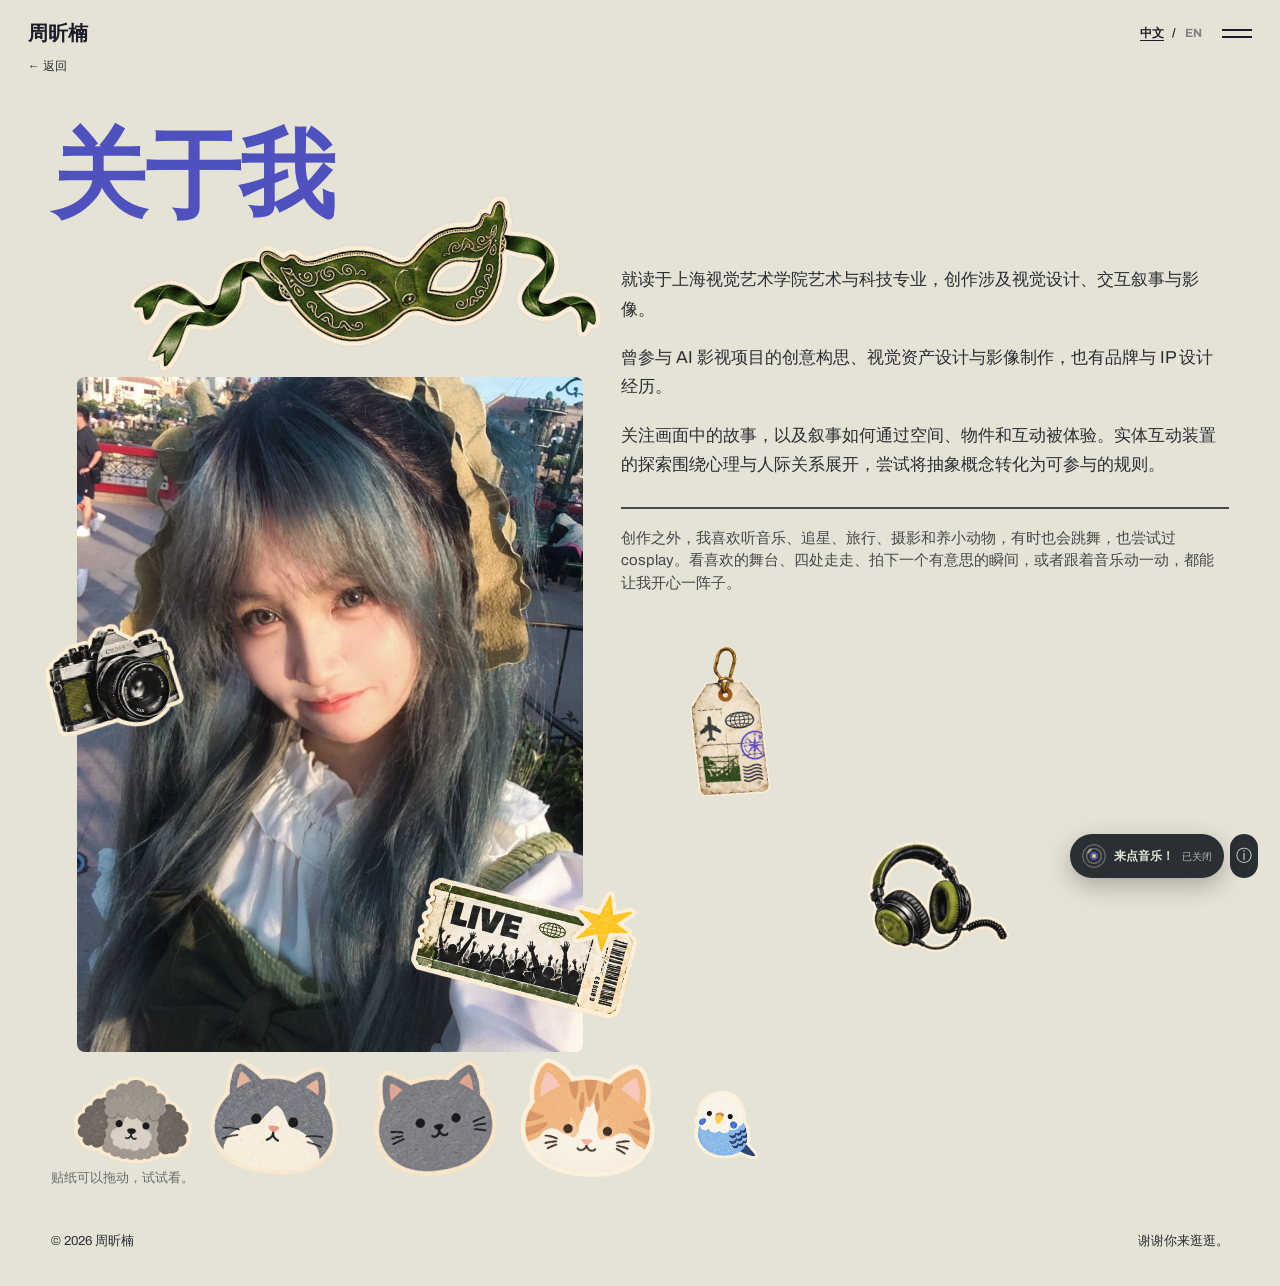
==== commit d55562b6: "Add orange cat sticker and Caijin story design board" ====
--- a/about.html
+++ b/about.html
@@ -15,10 +15,10 @@
   <script src="assets/data/site.js?v=20261012-hobbies-restored"></script>
   <script src="assets/data/i18n.js?v=20261012-site-back"></script>
   <script src="assets/data/categories.js?v=20261011-motion-name"></script>
-  <script src="assets/data/projects.js?v=20261011-lobby-ja-awards"></script>
-  <script src="assets/data/decorations.js?v=20261011-approved-layout"></script>
+  <script src="assets/data/projects.js?v=20261013-caijin-board"></script>
+  <script src="assets/data/decorations.js?v=20261013-orange-cat"></script>
   <script src="assets/js/page-about.js?v=20261011-approved-layout"></script>
-  <script src="assets/js/navigation.js?v=20261012-site-back"></script>
+  <script src="assets/js/navigation.js?v=20261012-site-back-2"></script>
   <script src="assets/js/core.js?v=20261012-site-back"></script>
 </body>
 </html>
--- a/assets/css/main.css
+++ b/assets/css/main.css
@@ -739,6 +739,19 @@
 .tape-media .media-frame.is-main-photo { display: flex; align-items: center; justify-content: center; }
 .tape-media .is-main-photo img { position: static; width: auto; height: auto; max-width: 100%; max-height: 100%; }
 
+/* The supplementary Caijin board uses its full natural height, including on phones. */
+.tape.is-open.has-auto-height-media { height: auto; }
+.tape.is-open.has-auto-height-media .tape-face {
+  position: relative; inset: auto; margin-left: var(--spine-w);
+  grid-template-rows: auto; min-height: var(--tape-h);
+}
+.has-auto-height-media .tape-media { grid-template-rows: auto auto; align-self: start; }
+.tape-media .media-frame.is-auto-height { height: auto; }
+.tape-media .is-auto-height img { position: static; width: 100%; height: auto; max-height: none; }
+@media (max-width: 900px) {
+  .tape.is-open.has-auto-height-media .tape-face { grid-template-rows: auto auto; }
+}
+
 /* A cramped contact row must not scroll the clipped parent when its copy button gains focus. */
 .contact-list { container-type: inline-size; }
 @container (max-width: 340px) {
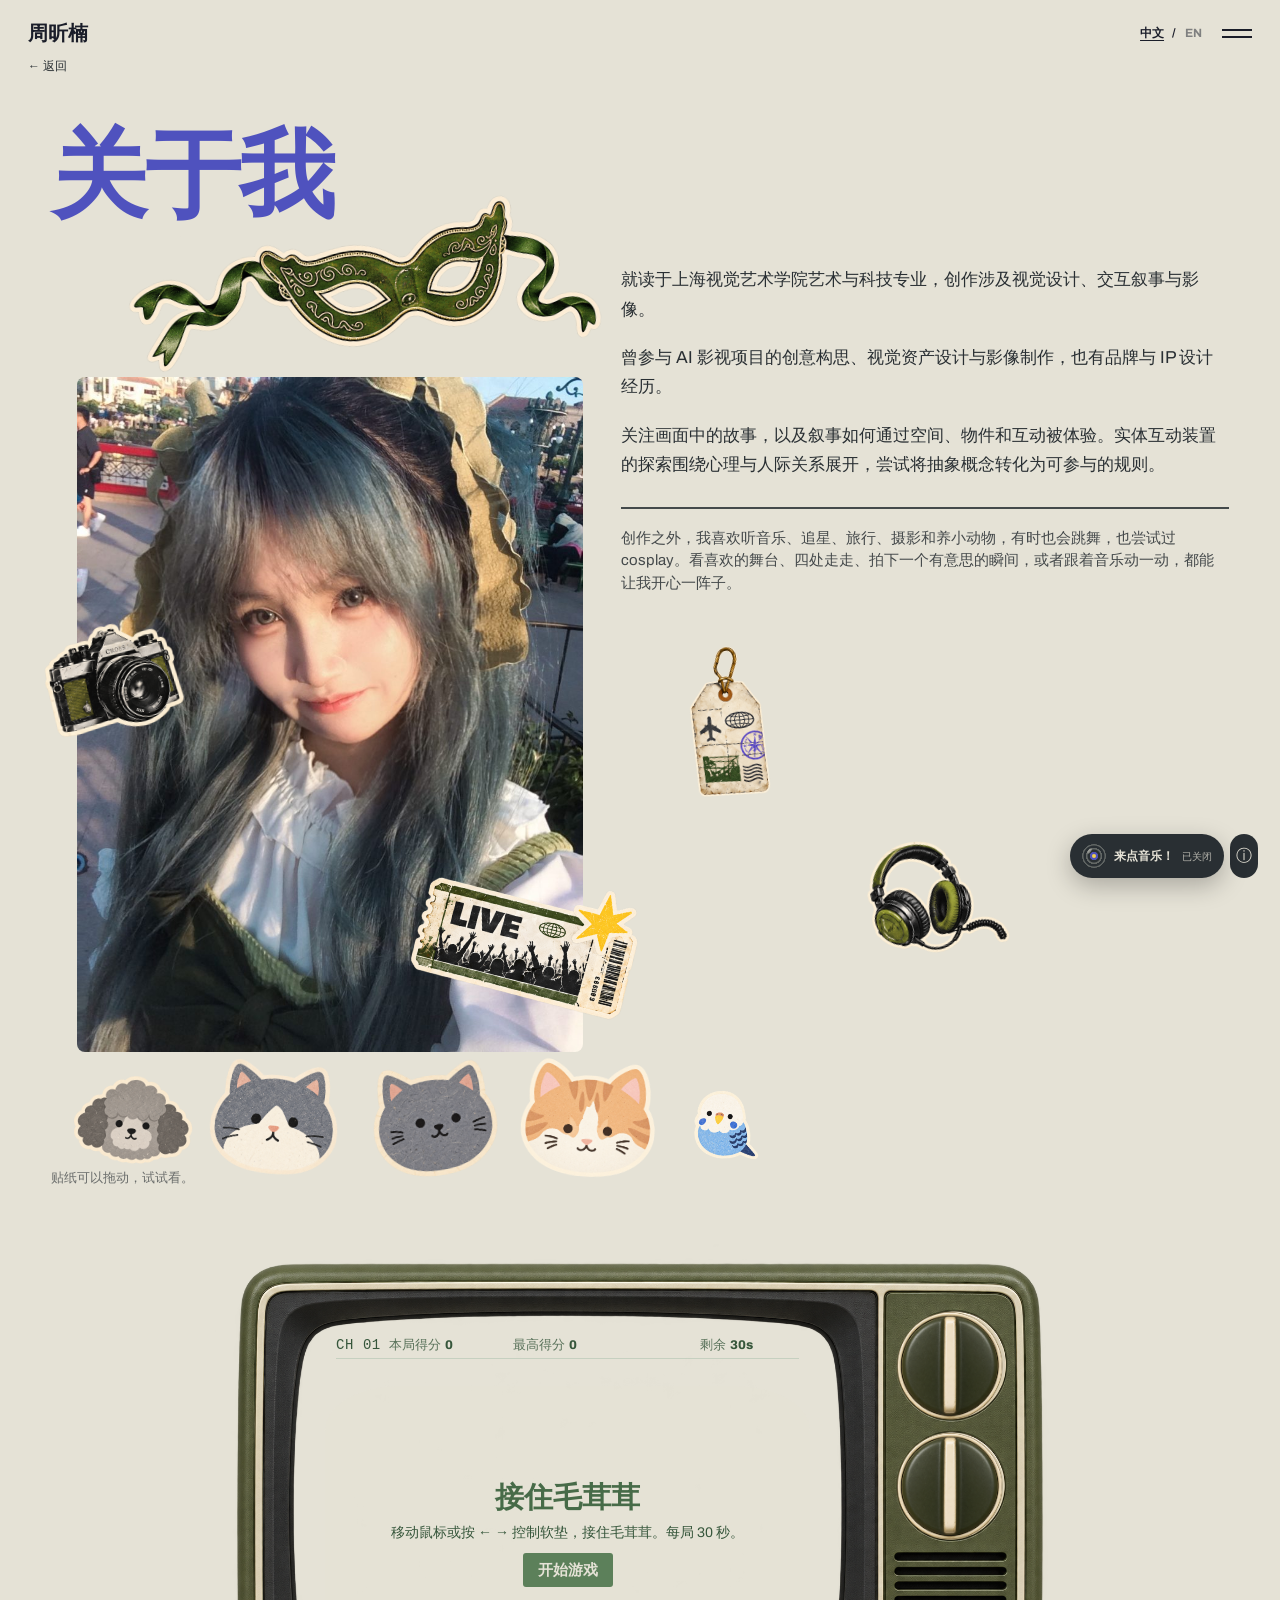
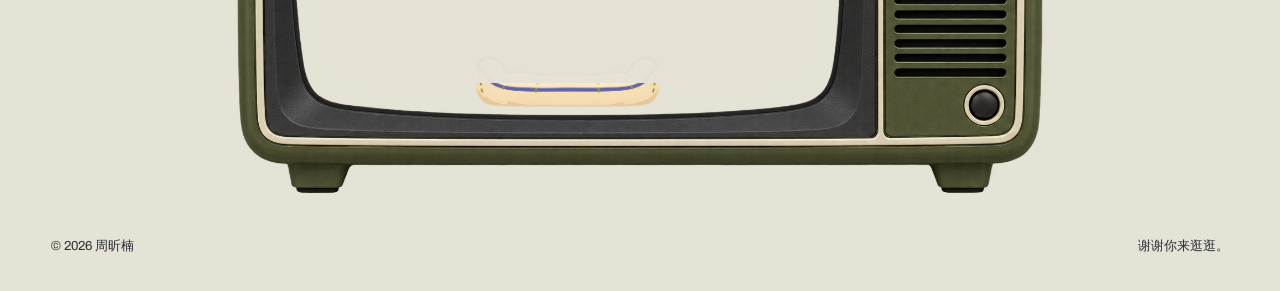
==== commit 075abdd9: "Add retro TV games and repeatable play guidance" ====
--- a/about.html
+++ b/about.html
@@ -5,6 +5,7 @@
   <meta name="viewport" content="width=device-width, initial-scale=1.0">
   <title>周昕楠 · 关于我</title>
   <link rel="stylesheet" href="assets/css/main.css?v=20261012-site-back">
+  <link rel="stylesheet" href="assets/css/tv-games.css?v=20261016-tv-entry-guide">
 </head>
 <body>
   <main id="page" class="page page-about"></main>
@@ -15,9 +16,11 @@
   <script src="assets/data/site.js?v=20261012-hobbies-restored"></script>
   <script src="assets/data/i18n.js?v=20261012-site-back"></script>
   <script src="assets/data/categories.js?v=20261011-motion-name"></script>
-  <script src="assets/data/projects.js?v=20261013-caijin-board"></script>
-  <script src="assets/data/decorations.js?v=20261013-orange-cat"></script>
-  <script src="assets/js/page-about.js?v=20261011-approved-layout"></script>
+  <script src="assets/data/projects.js?v=20261013-stable-media"></script>
+  <script src="assets/data/decorations.js?v=20261013-orange-rain"></script>
+  <script src="assets/js/tv-snake.js?v=20261016-i-map"></script>
+  <script src="assets/js/tv-games.js?v=20261016-tv-entry-guide"></script>
+  <script src="assets/js/page-about.js?v=20261015-tv"></script>
   <script src="assets/js/navigation.js?v=20261012-site-back-2"></script>
   <script src="assets/js/core.js?v=20261012-site-back"></script>
 </body>
--- a/assets/css/main.css
+++ b/assets/css/main.css
@@ -736,22 +736,13 @@
 @media (hover: none) and (pointer: coarse) {
   .work-tape-preview:not(.is-keyboard) { display: none; }
 }
-.tape-media .media-frame.is-main-photo { display: flex; align-items: center; justify-content: center; }
-.tape-media .is-main-photo img { position: static; width: auto; height: auto; max-width: 100%; max-height: 100%; }
-
-/* The supplementary Caijin board uses its full natural height, including on phones. */
-.tape.is-open.has-auto-height-media { height: auto; }
-.tape.is-open.has-auto-height-media .tape-face {
-  position: relative; inset: auto; margin-left: var(--spine-w);
-  grid-template-rows: auto; min-height: var(--tape-h);
-}
-.has-auto-height-media .tape-media { grid-template-rows: auto auto; align-self: start; }
-.tape-media .media-frame.is-auto-height { height: auto; }
-.tape-media .is-auto-height img { position: static; width: 100%; height: auto; max-height: none; }
-@media (max-width: 900px) {
-  .tape.is-open.has-auto-height-media .tape-face { grid-template-rows: auto auto; }
-}
-
+/* Keep Caijin's thumbnail footer fixed while its longer bilingual description scrolls. */
+.tape[data-id="caijin"] .tape-info { overflow: hidden; }
+.tape[data-id="caijin"] .tape-info-copy {
+  display: flex; flex-direction: column; gap: 10px;
+  flex: 1 1 0; min-height: 0; overflow-y: auto; scrollbar-width: thin;
+}
+.tape[data-id="caijin"] .tape-info-copy > * { flex-shrink: 0; }
 /* A cramped contact row must not scroll the clipped parent when its copy button gains focus. */
 .contact-list { container-type: inline-size; }
 @container (max-width: 340px) {
--- a/assets/css/tv-games.css
+++ b/assets/css/tv-games.css
@@ -0,0 +1,142 @@
+/* About-only TV. Coordinates are measured on the supplied 1536 × 1024 frame. */
+.tv-section { width: min(850px, 94vw); margin: clamp(24px, 3vw, 44px) auto 0; padding: 0; overflow: visible; }
+.pet-tv { position: relative; width: 100%; aspect-ratio: 3 / 2; isolation: isolate; container-type: inline-size; overflow: visible; }
+.tv-frame { position: absolute; inset: 0; width: 100%; height: 100%; pointer-events: none; z-index: 3; }
+.tv-screen {
+  position: absolute; left: 9.05%; top: 12.2%; width: 64.85%; height: 71%;
+  overflow: hidden; border-radius: 16% / 12%; z-index: 1;
+  background: var(--cream); color: #36563b; outline: none;
+  font-family: var(--font-body); font-size: clamp(10px, 1.65cqw, 14px);
+}
+.tv-screen:focus-visible { outline: 2px solid #5c805a; outline-offset: -13px; }
+.tv-picture { position: absolute; inset: 0; filter: brightness(var(--tv-brightness, 1)); background: var(--cream); color: #36563b; }
+.pet-tv.is-off .tv-picture { visibility: hidden; }
+.pet-tv.is-off .tv-screen { background: #151819; }
+.tv-hud { position: absolute; top: 6%; left: 8%; right: 8%; display: grid; grid-template-columns: auto minmax(0, 1fr) 38px; align-items: center; gap: 8px; font-variant-numeric: tabular-nums; z-index: 5; line-height: 1.2; pointer-events: none; background: var(--cream); border-bottom: 1px solid #c6d0c0; padding-bottom: 4px; }
+.tv-channel { font-family: ui-monospace, monospace; white-space: nowrap; letter-spacing: .04em; }
+.tv-stats { display: grid; grid-template-columns: repeat(3, minmax(0, 1fr)); align-items: center; gap: 8px; font-size: .9em; }
+.tv-stats.has-two-stats { grid-template-columns: repeat(2, minmax(0, 1fr)); }
+.tv-extra { justify-self: end; }
+.tv-stat { display: inline-flex; align-items: baseline; gap: .32em; white-space: nowrap; }
+.tv-stat strong { color: #36563b; font-weight: 800; }
+.tv-stat-label { opacity: .8; }
+.tv-stat[hidden] { display: none; }
+.tv-result { display: flex; justify-content: center; flex-wrap: wrap; gap: 5px 14px; }
+.tv-result strong { font-size: 1.15em; }
+.tv-game { position: absolute; inset: 0; }
+.tv-game[hidden], .tv-overlay[hidden], .tv-static[hidden] { display: none; }
+.tv-overlay { position: absolute; inset: 18% 6% 8%; z-index: 8; display: flex; flex-direction: column; align-items: center; justify-content: center; text-align: center; gap: 2.5%; padding: 4%; background: #e5e2d6f5; color: #36563b; border-radius: 15%; }
+.tv-overlay h2 { color: #476b48; font-size: clamp(14px, 3.4cqw, 29px); font-weight: 800; line-height: 1.2; }
+.tv-overlay p { max-width: 32em; font-size: clamp(10px, 1.65cqw, 14px); line-height: 1.5; margin: 0; }
+.tv-action { color: var(--cream); background: #5c805a; border-radius: 3px; padding: .4em 1em; font-weight: 700; min-height: 30px; font-size: clamp(11px, 1.8cqw, 15px); margin-top: .2em; }
+.tv-action:hover { background: #476b48; }
+.tv-action:focus-visible, .tv-card:focus-visible { outline: 2px solid #476b48; outline-offset: 2px; }
+.tv-celebration { display: flex; align-items: flex-end; justify-content: center; width: 90%; height: 26%; gap: 1%; flex-shrink: 0; }
+.tv-celebration .tv-pet { width: auto; height: 76%; position: relative; flex: 0 0 auto; }
+.tv-celebration .tv-pet + .tv-pet { margin-left: -1%; }
+.tv-celebration .tv-pet:nth-child(2n) { margin-bottom: 1.5%; transform: rotate(5deg); }
+.tv-celebration .tv-pet:nth-child(3n) { transform: rotate(-6deg); }
+.tv-pet { display: block; position: absolute; overflow: hidden; aspect-ratio: var(--pet-ratio); }
+.tv-pet img { position: absolute; max-width: none; height: auto; pointer-events: none; user-select: none; }
+.tv-catch-field { position: absolute; inset: 0; overflow: hidden; }
+.tv-catch-field.is-running { touch-action: none; cursor: ew-resize; }
+.tv-cushion { position: absolute; width: 37%; height: auto; top: 80%; left: 31.5%; pointer-events: none; user-select: none; }
+.tv-falling { will-change: transform; pointer-events: none; }
+.tv-caught { animation: tv-catch .35s ease-out forwards; }
+.tv-catch-point { position: absolute; color: #476b48; font-weight: 800; font-size: 2em; pointer-events: none; animation: tv-point .4s ease-out forwards; }
+@keyframes tv-catch { 45% { transform: translateY(-13%) scale(1.1); opacity: 1; } 100% { transform: translateY(-22%) scale(.9); opacity: 0; } }
+@keyframes tv-point { to { transform: translateY(-70%); opacity: 0; } }
+.tv-cards { position: absolute; inset: 18% 8% 9%; display: grid; grid-template-columns: repeat(5, minmax(0, 1fr)); grid-template-rows: repeat(2, minmax(0, 1fr)); gap: 5% 3%; }
+.tv-card { position: relative; display: grid; place-items: center; width: 100%; height: auto; aspect-ratio: 4 / 5; max-height: 100%; align-self: center; min-width: 0; min-height: 0; border-radius: 10%; perspective: 600px; -webkit-tap-highlight-color: transparent; touch-action: manipulation; }
+.tv-card-face, .tv-card-back { position: absolute; inset: 0; display: grid; place-items: center; backface-visibility: hidden; transition: transform .24s ease; border-radius: 10%; }
+.tv-card-back img { width: 100%; height: 100%; object-fit: contain; pointer-events: none; }
+.tv-card-face { background: #d3ddce; transform: rotateY(-180deg); }
+.tv-card-face .tv-pet { position: relative; width: 93%; max-height: 96%; }
+.tv-card.is-open .tv-card-back { transform: rotateY(180deg); }
+.tv-card.is-open .tv-card-face { transform: rotateY(0); }
+.tv-card.is-matched { animation: tv-match .3s ease-out; }
+@keyframes tv-match { 50% { transform: translateY(-3%) scale(1.04); } }
+.tv-static { position: absolute; inset: 0; z-index: 15; background: #bcc8b5; pointer-events: none; overflow: hidden; }
+.tv-static::before { content: ''; position: absolute; inset: 0; opacity: .22; background-image: repeating-linear-gradient(15deg, #ddd 0 1px, transparent 1px 5px), repeating-linear-gradient(100deg, transparent 0 3px, #23272a 3px 6px); background-size: 13px 11px, 17px 9px; animation: tv-snow .1s steps(2) infinite; }
+@keyframes tv-snow { to { transform: translate(1%, -1%); } }
+.tv-static .tv-pet { width: 24%; bottom: -3%; left: 53%; transform: rotate(-8deg); animation: tv-peek .3s ease-in-out; }
+@keyframes tv-peek { from { transform: translateY(60%) rotate(-8deg); } to { transform: translateY(0) rotate(-8deg); } }
+.tv-control { position: absolute; z-index: 4; border-radius: 50%; display: block; padding: 0; touch-action: none; -webkit-tap-highlight-color: transparent; }
+.tv-control:focus-visible { outline: 2px solid var(--purple); outline-offset: 3px; }
+/* Knob alpha>180 bbox is [157,129,1103,1092] on a 1265×1243 canvas.
+   The visible circle's centre, rather than the PNG centre, stays on the frame dial. */
+.tv-knob { width: 12.3%; aspect-ratio: 1; left: 80.28%; }
+.tv-channel-knob { top: 12.26%; }
+.tv-brightness-knob { top: 33.55%; }
+.tv-knob-rotor { position: absolute; inset: 0; transform: rotate(var(--knob-turn, 0deg)); transition: transform .16s ease-out; pointer-events: none; }
+.tv-knob-rotor img { position: absolute; max-width: none; width: 133.72%; height: auto; left: -16.6%; top: -14.54%; }
+.tv-control.is-dragging .tv-knob-rotor { transition: none; }
+.tv-power { left: 88.23%; top: 77.8%; width: 4.6%; aspect-ratio: 1; touch-action: manipulation; }
+.tv-control::after { content: attr(data-tip); position: absolute; right: 110%; top: 30%; padding: 3px 7px; background: var(--black); color: var(--cream); border-radius: 3px; font-size: 12px; white-space: nowrap; opacity: 0; pointer-events: none; }
+.tv-snake .tv-snake-reset { background: var(--cream-2); color: var(--black); }
+.tv-snake-actions { display: flex; align-items: center; justify-content: center; gap: 8px; }
+.tv-snake-area { position: absolute; inset: 18% 8% 9%; display: grid; place-items: center; }
+.tv-snake-area.is-running { touch-action: none; }
+.tv-snake-board { position: relative; display: grid; width: max-content; height: max-content; isolation: isolate; }
+.tv-snake-cell { position: relative; display: grid; place-items: center; background: #d3ddce; border-radius: 1px; }
+.tv-snake-cell.is-wall { background: var(--cream); background-image: none; border: 0; border-radius: 0; box-shadow: none; outline: none; }
+.tv-snake-ribbon { position: absolute; inset: 0; z-index: 1; pointer-events: none; }
+.tv-snake-head { position: absolute; z-index: 2; width: 94%; height: 94%; left: 3%; top: 3%; display: grid; place-items: center; transform-origin: 50% 50%; pointer-events: none; }
+.tv-head-art { position: relative; display: block; overflow: hidden; }
+.tv-head-art img { position: absolute; max-width: none; height: auto; }
+.tv-snake-head.dir-down { transform: rotate(90deg); }
+.tv-snake-head.dir-left { transform: rotate(180deg); }
+.tv-snake-head.dir-up { transform: rotate(-90deg); }
+.tv-snake-cell .tv-pet { position: relative; z-index: 2; pointer-events: none; }
+.tv-snake-pause { pointer-events: auto; font-size: .95em; text-decoration: underline; text-underline-offset: 3px; line-height: 1.2; padding: 0; }
+.tv-snake-pause[hidden] { display: none; }
+.tv-snake-controls { display: none; }
+.tv-guide { position: absolute; left: 10%; right: 10%; top: 14%; z-index: 20; padding: .3em .45em; border-radius: 4px; background: #cdd8c6f5; color: #36563b; font-size: clamp(9px, 1.5cqw, 12px); text-align: center; line-height: 1.35; pointer-events: none; opacity: 1; transition: opacity .25s ease; }
+.tv-guide[hidden] { display: none; }
+.tv-guide.is-fading { opacity: 0; }
+.tv-knob-hint { position: absolute; z-index: 6; margin: 0; color: #476b48; font: 500 clamp(10px, 1.5cqw, 13px)/1.35 var(--font-body); overflow-wrap: break-word; pointer-events: none; opacity: 1; transition: opacity .25s ease; }
+.tv-knob-arrow { position: absolute; z-index: 6; overflow: visible; color: #5c805a; pointer-events: none; opacity: 1; transition: opacity .25s ease; }
+.tv-knob-arrow path { fill: none; stroke: currentColor; stroke-width: 1.4; stroke-linecap: round; stroke-linejoin: round; }
+.tv-knob-hint[hidden], .tv-knob-arrow[hidden] { display: none; }
+.tv-knob-hint.is-fading, .tv-knob-arrow.is-fading { opacity: 0; }
+.tv-knob.is-guided { outline: 2px solid #9db38d; outline-offset: 3px; }
+.pet-tv.has-guide .tv-overlay, .pet-tv.has-guide .tv-snake-area, .pet-tv.has-guide .tv-cards { top: var(--tv-guide-end, 24%); }
+.pet-tv.has-guide .tv-catch-field { clip-path: inset(var(--tv-guide-end, 24%) 0 0); }
+.tv-channel-knob.is-guided::after { display: none; }
+.tv-snake-direction:focus-visible, .tv-snake-pause:focus-visible { outline: 2px solid #476b48; outline-offset: 2px; }
+@media (pointer: coarse), (max-width: 600px) {
+  .tv-snake-area { bottom: 31%; }
+  .tv-snake-controls { position: absolute; display: grid; grid-template-columns: repeat(4, minmax(0, 1fr)); gap: 4px; left: 10%; right: 10%; bottom: 5%; height: 23%; max-height: 44px; }
+  .tv-snake-direction { display: grid; place-items: center; color: #36563b; background: #ced8c9; border-radius: 4px; font-size: clamp(16px, 3cqw, 24px); line-height: 1; touch-action: manipulation; user-select: none; }
+  .tv-snake-direction:active { background: #aac09f; }
+  .tv-snake-direction:disabled { opacity: .5; }
+  .tv-snake-actions { gap: 5px; }
+  .tv-snake-actions .tv-action { padding-left: .6em; padding-right: .6em; }
+}
+@media (hover: hover) { .tv-control:hover::after, .tv-control:focus-visible::after { opacity: 1; } }
+@media (max-width: 600px) {
+  .tv-section { width: 100%; margin-top: 24px; }
+  .tv-cards { inset: 34% 8% 9%; gap: 5% 2.5%; }
+  .tv-hud { font-size: 10px; left: 9%; right: 9%; top: 5%; row-gap: 3px; }
+  .tv-channel { grid-column: 1; grid-row: 1; }
+  .tv-pause { grid-column: 3; grid-row: 1; }
+  .tv-stats { grid-column: 1 / -1; grid-row: 2; justify-content: space-between; gap: 4px; font-size: 9px; }
+  .tv-stats .tv-stat { flex-direction: column; gap: 1px; align-items: flex-start; font-size: 8px; }
+  .tv-stats .tv-stat strong { font-size: 9px; }
+  .tv-overlay { inset: 34% 6% 8%; gap: 2%; padding: 2%; }
+  .tv-overlay h2 { font-size: clamp(13px, 4cqw, 22px); }
+  .tv-overlay p { font-size: clamp(9px, 2.6cqw, 12px); line-height: 1.3; }
+  .tv-action { min-height: 28px; padding: .25em .75em; }
+  .tv-snake-area { top: 34%; }
+  .tv-guide { font-size: 9px; }
+  .pet-tv.has-guide .tv-instructions { display: none; }
+  .tv-result { font-size: 10px !important; gap: 4px 10px; }
+  .tv-control::after { display: none; }
+  .tv-power::before { content: ''; position: absolute; inset: -14px; border-radius: 50%; }
+}
+@media (prefers-reduced-motion: reduce) {
+  .tv-knob-rotor, .tv-card-face, .tv-card-back { transition: none; }
+  .tv-caught, .tv-catch-point, .tv-card.is-matched, .tv-static::before, .tv-static .tv-pet { animation: none; }
+  .tv-static { animation: tv-soft-fade .3s ease; }
+  @keyframes tv-soft-fade { from { opacity: .3; } to { opacity: .7; } }
+}
